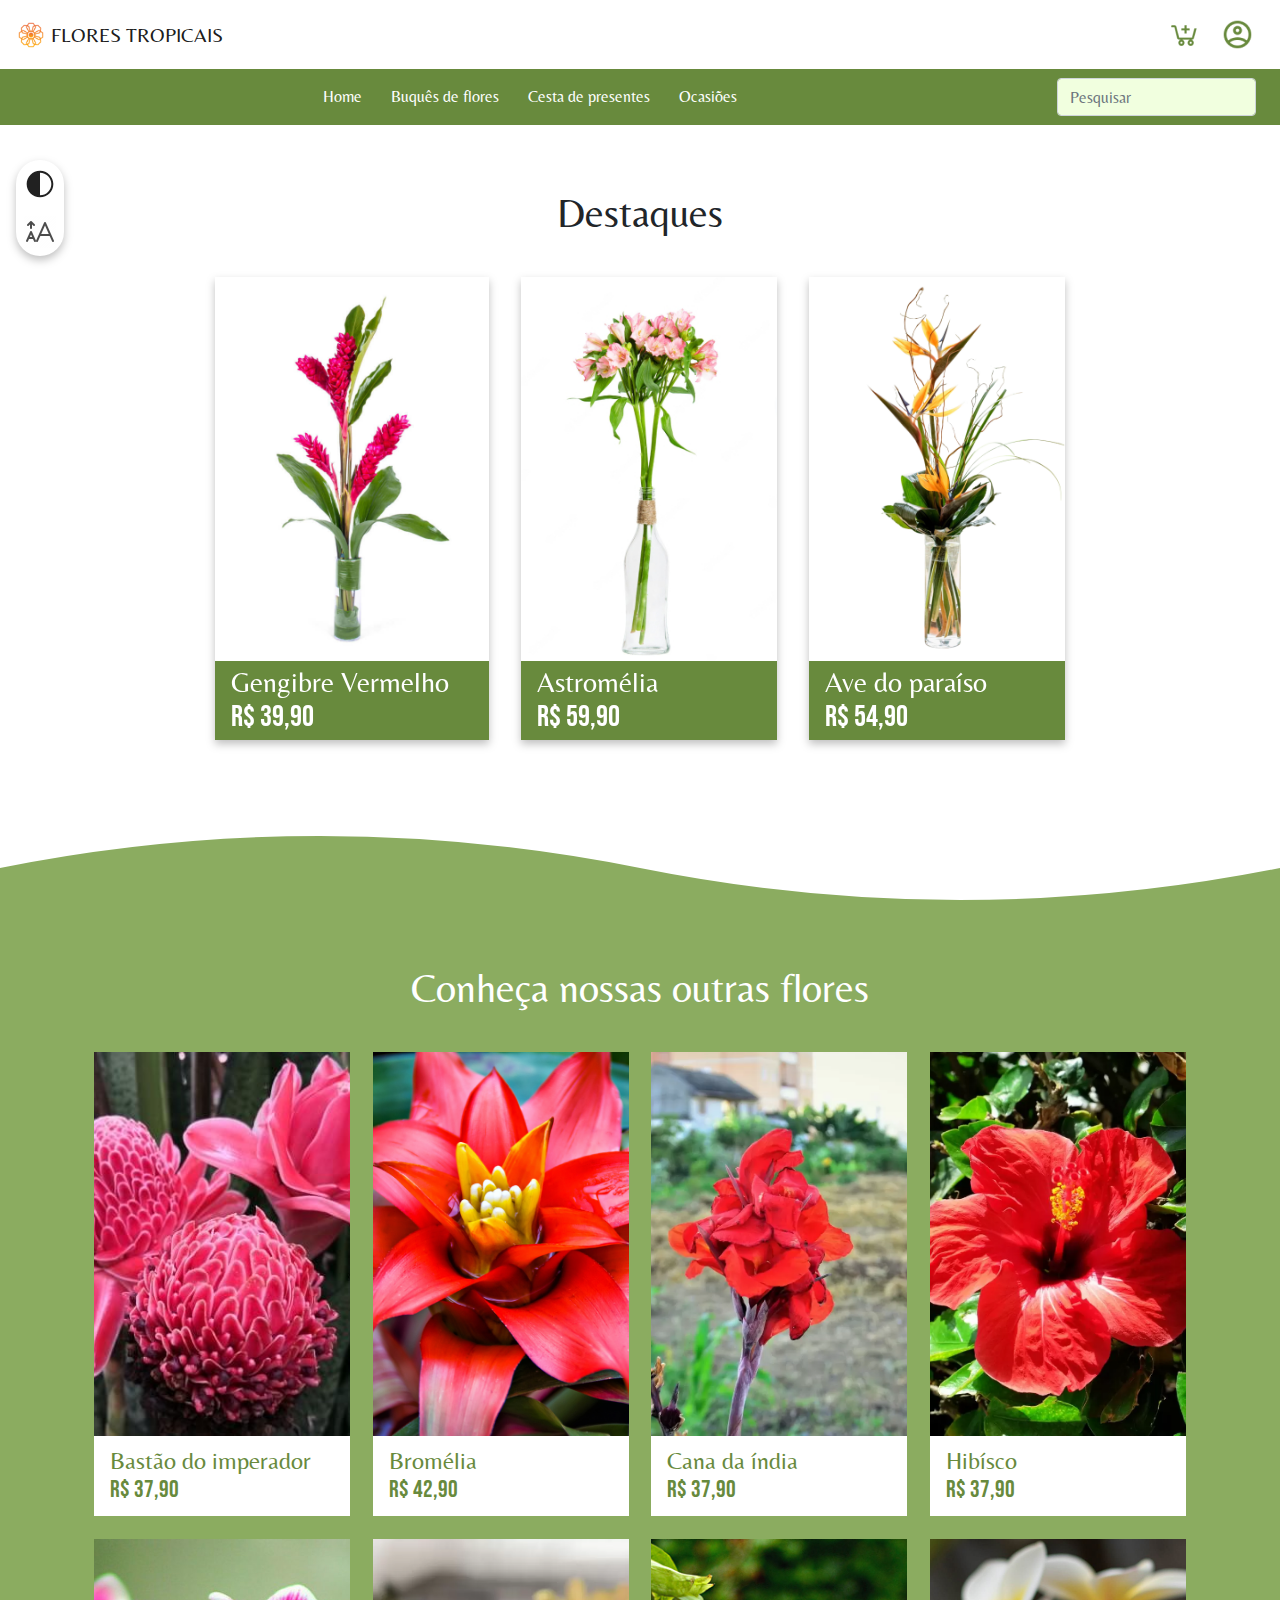
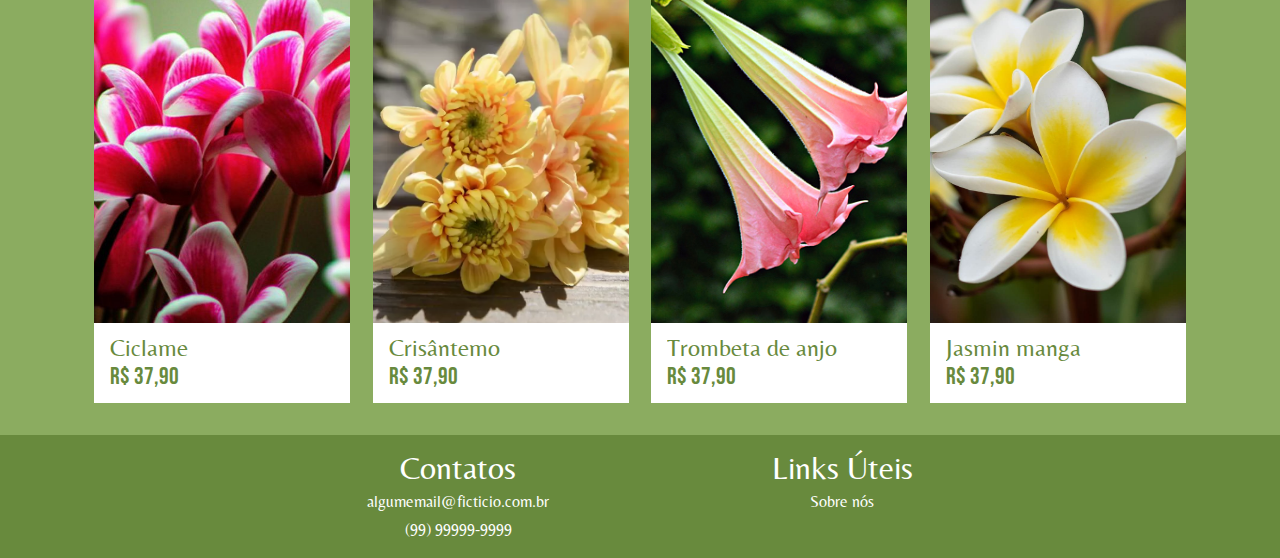
==== index.html @ 8f2ed735 "Importe das fonts/header/footer do carrinho" ====
<!DOCTYPE html>
<html lang="pt-br">

<head>
  <meta charset="UTF-8">
  <meta http-equiv="X-UA-Compatible" content="IE=edge">
  <meta name="viewport" content="width=device-width, initial-scale=1.0">
  <link rel="stylesheet" href="../styles/navBar.css">
  <link rel="stylesheet" href="./styles/index.css">
  <link rel="shortcut icon" href="./assets/icons/logo-icon.png" type="image/x-icon">
  <title>Floricultura</title>
</head>

<body>
  <div id="navBar" class="include" path="./pages/navBar.html"></div>

  <main>
    <section class="destaques">
      <h1 class="section-title">Destaques</h1>
      <div class="destaques-flex">

        <a href="./pages/detalhes.html" class="destaque-card">
          <div class="img-container">
            <img src="assets/imgs/gengibre-vermelho.png" alt="">
          </div>
          <div class="destaque-details">
            <h3 class="card-name">Gengibre Vermelho</h3>
            <h3 class="card-price">R$ 39,90</h3>
          </div>
        </a>
        <a href="./pages/detalhes.html" class="destaque-card">
          <div class="img-container">
            <img src="assets/imgs/astromelia.jpg" alt="">
          </div>
          <div class="destaque-details">
            <h3 class="card-name">Astromélia</h3>
            <h3 class="card-price">R$ 59,90</h3>
          </div>
        </a>
        <a href="./pages/detalhes.html" class="destaque-card">
          <div class="img-container">
            <img src="./assets/imgs/ave-do-paraiso.png" alt="">
          </div>
          <div class="destaque-details">
            <h3 class="card-name">Ave do paraíso</h3>
            <h3 class="card-price">R$ 54,90</h3>
          </div>
        </a>

      </div>
    </section>

    <svg id="wave" xmlns="http://www.w3.org/2000/svg" viewBox="0 0 1000 100">
      <path d="M0 50 Q250 0 500 50 T1000 50 V100 H0 Z" fill="var(--hover-color)" />
    </svg>

    <section id="sec-prod" class="produtos">
      <h1 class="section-title">Conheça nossas outras flores</h1>
      <div class="produtos-flex">

        <a href="#" class="produtos-card">
          <div class="img-container">
            <img src="assets/imgs/bastao-do-imperador.jpg" alt="">
          </div>
          <div class="produto-details">
            <h3 class="card-name">Bastão do imperador</h3>
            <h3 class="card-price">R$ 37,90</h3>
          </div>
        </a>
        <a href="#" class="produtos-card">
          <div class="img-container">
            <img src="assets/imgs/bromelia.jpg" alt="">
          </div>
          <div class="produto-details">
            <h3 class="card-name">Bromélia</h3>
            <h3 class="card-price">R$ 42,90</h3>
          </div>
        </a>
        <a href="#" class="produtos-card">
          <div class="img-container">
            <img src="assets/imgs/cana-da-india.png" alt="">
          </div>
          <div class="produto-details">
            <h3 class="card-name">Cana da índia</h3>
            <h3 class="card-price">R$ 37,90</h3>
          </div>
        </a>
        <a href="#" class="produtos-card">
          <div class="img-container">
            <img src="assets/imgs/hibisco.png" alt="">
          </div>
          <div class="produto-details">
            <h3 class="card-name">Hibísco</h3>
            <h3 class="card-price">R$ 37,90</h3>
          </div>
        </a>
        <a href="#" class="produtos-card">
          <div class="img-container">
            <img src="assets/imgs/ciclame.jpg" alt="">
          </div>
          <div class="produto-details">
            <h3 class="card-name">Ciclame</h3>
            <h3 class="card-price">R$ 37,90</h3>
          </div>
        </a>
        <a href="#" class="produtos-card">
          <div class="img-container">
            <img src="assets/imgs/crisantemo.png" alt="">
          </div>
          <div class="produto-details">
            <h3 class="card-name">Crisântemo</h3>
            <h3 class="card-price">R$ 37,90</h3>
          </div>
        </a>
        <a href="#" class="produtos-card">
          <div class="img-container">
            <img src="assets/imgs/trombeta-de-anjo.jpg" alt="">
          </div>
          <div class="produto-details">
            <h3 class="card-name">Trombeta de anjo</h3>
            <h3 class="card-price">R$ 37,90</h3>
          </div>
        </a>
        <a href="#" class="produtos-card">
          <div class="img-container">
            <img src="assets/imgs/jasmin-manga.jpg" alt="">
          </div>
          <div class=" produto-details">
            <h3 class="card-name">Jasmin manga</h3>
            <h3 class="card-price">R$ 37,90</h3>
          </div>
        </a>

      </div>
    </section>

  </main>

  <div class="access-configs">
    <img id="tema-escuro" src="assets/icons/dark-theme.svg" alt="">
    <img src="assets/icons/resize.png" alt="">
  </div>

  <footer>
    <div id="footer" class="include" path="./pages/footer.html"></div>
  </footer>

  <script src="./scripts/script.js"></script>
</body>

</html>
---- styles/navBar.css ----
@import url("../styles/general.css");
@import url("../styles/bootstrap.css");

header{
    margin: 0 auto;
}
a.nav-link {
    text-align: right;
}

#bg-navbar{
    background-color: var(--primary-color);
}



#bg-navbar ul li a.nav-link{
    color: white
}

#bg-navbar ul li {
    margin-right: 1vw;
    border-radius: 10px;
}
#bg-navbar ul li:hover{
    background-color: var(--hover-color);

}

#form-pesquisa{
    display: flex;
    justify-content: end;
}

.form-control, .form-control:focus{
    background-color: var(--secundary-color);
}

.form-control:focus{
    border-color: white;
    box-shadow: none;
}

#icones-row{
    display: flex;
    flex-direction: row;
}

#color-navbar-white{
    background-color: var(--text-color);
}

#bgcolor-navbar{
    background-color: var(--primary-color);
}

#color-item{
    color: white;
}
#color-item:hover{
    background-color: var(--hover-color);
}

#form-pesquisa-mobile {
    display: none;
}



#icones-row li{
    border-radius: 50%;
    border: 2px solid transparent;
    
}
#icones-row li:hover{
    border: 2px solid var(--primary-color);
    background-color: var(--secundary-color);
    
}

.navbar-toggler:focus{
    border: 1px solid white;
    box-shadow: none;
    outline: 0;
}
@media (min-width: 575px) and  (max-width:695px){
    #form-pesquisa{
        width: 22%;
    }
    
    #form-pesquisa input{
        width: 100%;
    }
    #bg-navbar ul li{
        margin-right: 0vw;
    }
}

@media (max-width: 575px) {
    #form-pesquisa{
        display: none;
    }
    #form-pesquisa-mobile {
        display: block;
        width: 75%;
    }
    #bg-navbar ul li{
        padding-right: 10px;
    }
    
}
---- styles/index.css ----
@import url('./general.css');

* {
  font-family: 'Belleza';
}

.destaques {
  margin: auto;
  margin-top: 4rem;
  margin-bottom: 4rem;
  display: flex;
  flex-direction: column;
  align-items: center;
  gap: 2rem;
}

.destaques-flex {
  display: flex;
  flex-wrap: wrap;
  justify-content: center;
  gap: 2rem;
  margin-left: 2rem;
  margin-right: 2rem;
}

.destaque-card {
  display: flex;
  flex-direction: column;
  max-width: 18rem;
  filter: drop-shadow(0px 4px 4px rgba(0, 0, 0, 0.25));
  text-decoration: none;
}

.destaque-card h3{
  color: white;
}

.card-price{
  font-family: "Bebas Neue";
  font-size: 30px;
}

.img-container {
  width: 100%;
  height: 24rem;
  overflow: hidden;
}

.img-container>img {
  width: 100%;
  height: 100%;
  object-fit: cover;
  transition: .35s all;
}

.destaque-card:hover img {
  transform: scale(1.05);
  filter: brightness(80%);
}

.destaque-details {
  background-color: var(--primary-color);
  padding: .3rem 1rem;
}

.card-name {
  margin: 0;
  text-overflow: ellipsis;
  white-space: nowrap;
  overflow: hidden;
}

.card-price {
  margin: 0;
  font-family: 'Bebas Neue';
}

.produtos {
  background-color: var(--hover-color);
  padding: 2rem;
  display: flex;
  justify-content: center;
  align-items: center;
  flex-direction: column;
  gap: 2rem;
}

.produtos>h1 {
  color: white;
}

.produtos-flex {
  display: flex;
  flex-wrap: wrap;
  gap: 1.4rem;
  justify-content: center;
  margin-left: 2rem;
  margin-right: 2rem;
  max-width: 70rem;
}

.produtos-card {
  width: 16rem;
  text-decoration: none;
}

.produto-details {
  background-color: white;
  color: var(--primary-color);
  padding: .7rem 1rem .7rem 1rem;
}

.produto-details h3 {
  font-size: 1.5rem;
}

.access-configs {
  position: fixed;
  display: flex;
  flex-direction: column;
  top: 10rem;
  left: 1rem;
  max-width: 3rem;
  background-color: rgb(255, 255, 255);
  border-radius: 3rem;
  gap: 1rem;
  padding: .5rem;
  filter: drop-shadow(0px 4px 4px rgba(0, 0, 0, 0.25));
}

.access-configs img {
  width: 100%;
  cursor: pointer;
}

/*  */
body.dark{
  background-color: #2a2a2a;
}
#sec-prod.dark{
  background-color: #2a2a2a;
}
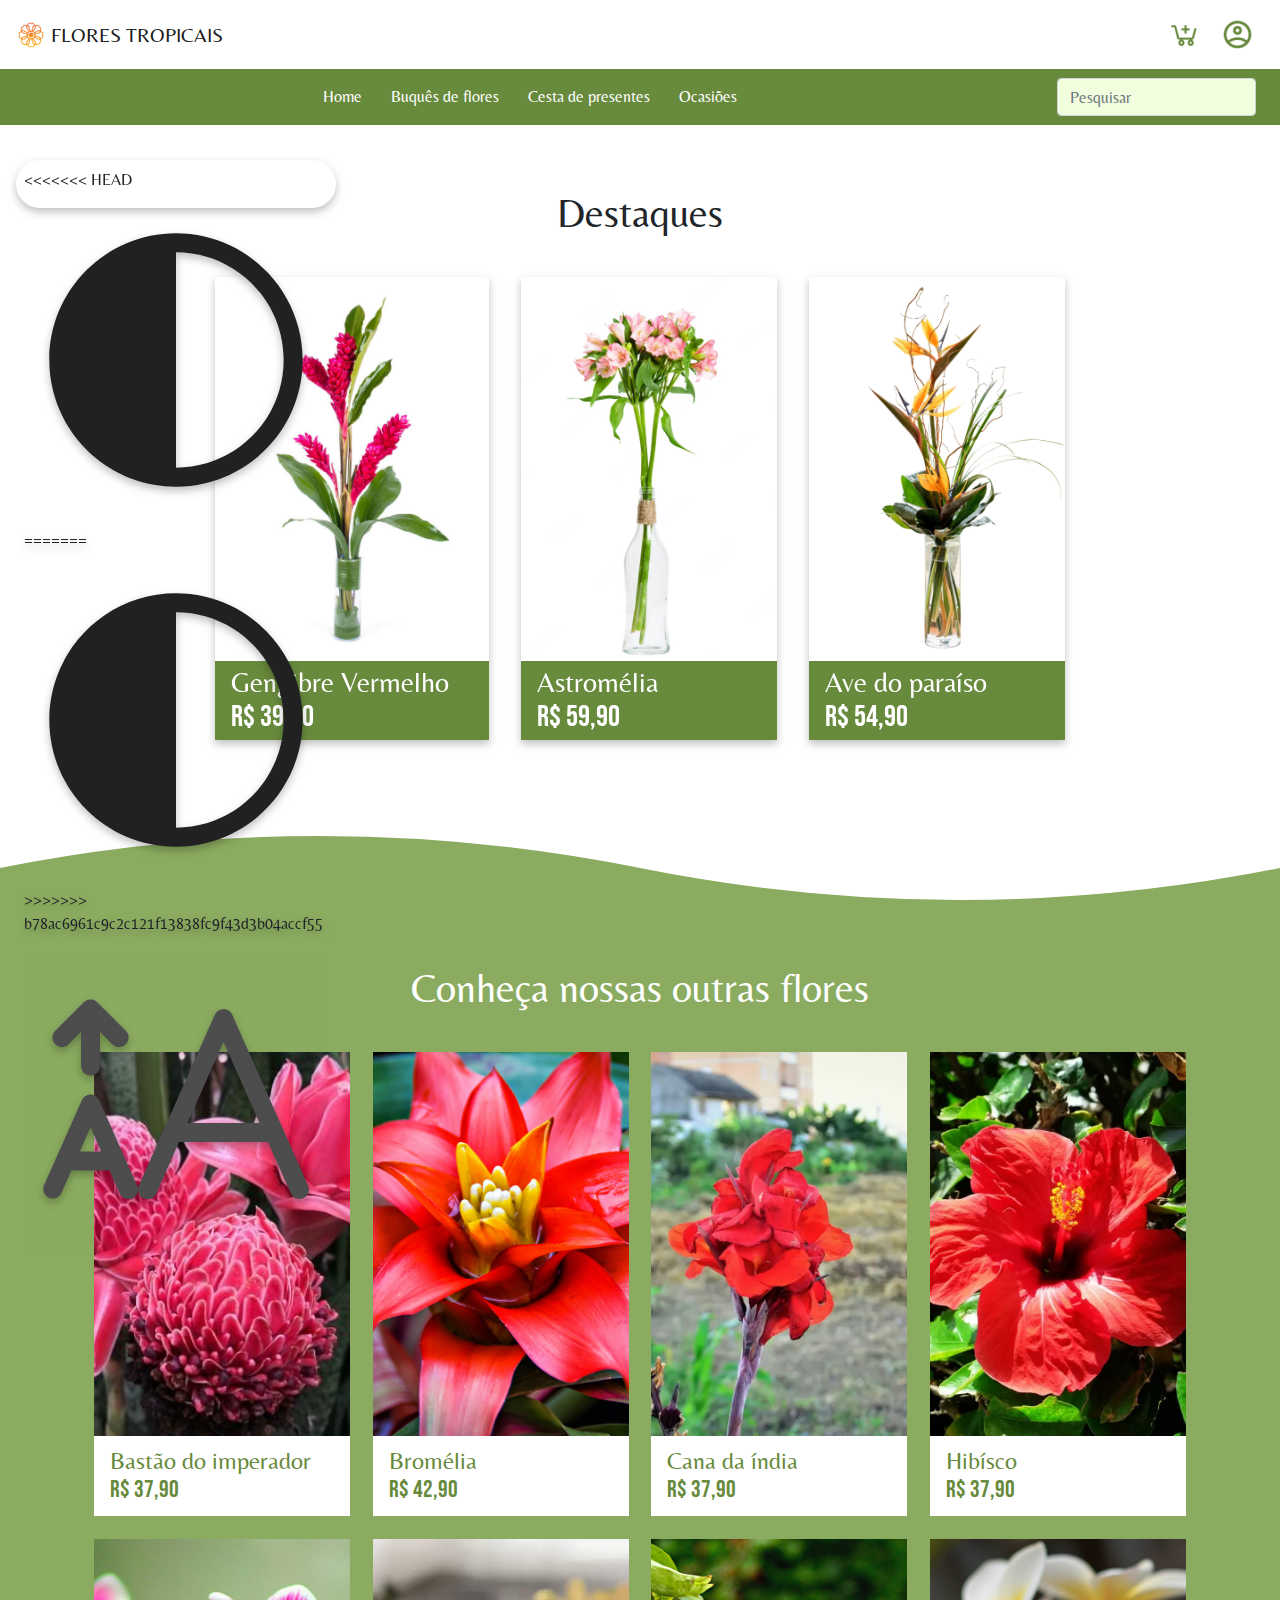
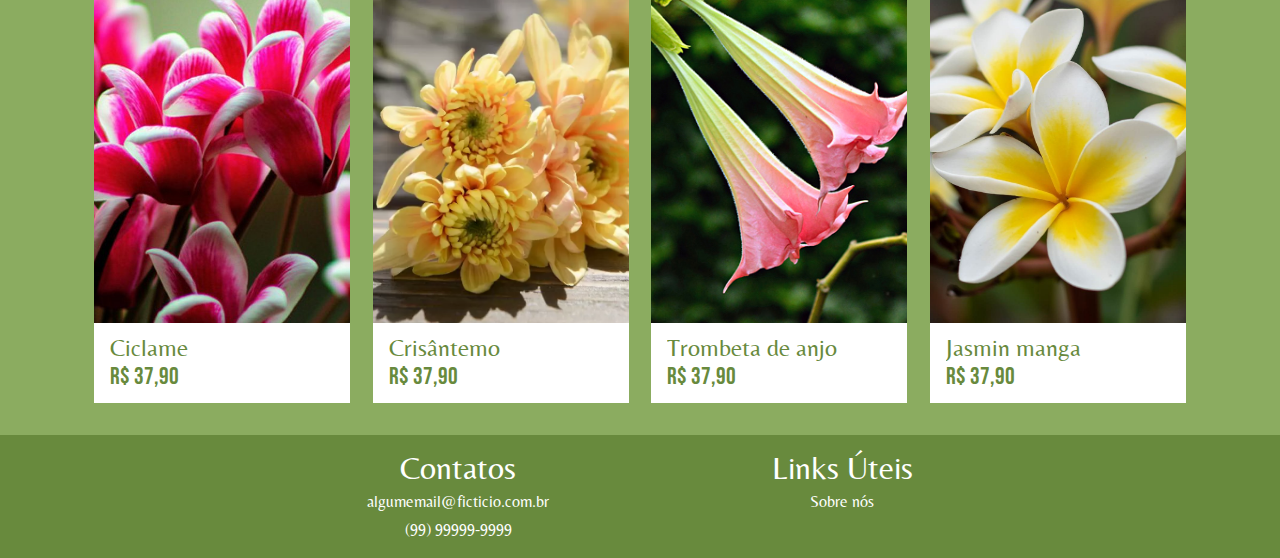
==== commit 35c99385: "importanto footer/header/fonts para carrinho" ====
--- a/index.html
+++ b/index.html
@@ -7,8 +7,11 @@
   <meta name="viewport" content="width=device-width, initial-scale=1.0">
   <link rel="stylesheet" href="../styles/navBar.css">
   <link rel="stylesheet" href="./styles/index.css">
+  <link rel="stylesheet" href="./styles/access-configs.css">
+  <link rel="stylesheet" href="./styles/darkmode.css">
   <link rel="shortcut icon" href="./assets/icons/logo-icon.png" type="image/x-icon">
   <title>Floricultura</title>
+
 </head>
 
 <body>
@@ -137,7 +140,11 @@
   </main>
 
   <div class="access-configs">
+<<<<<<< HEAD
     <img id="tema-escuro" src="assets/icons/dark-theme.svg" alt="">
+=======
+    <img id="theme-toggle" src="assets/icons/dark-theme.svg" alt="">
+>>>>>>> b78ac6961c9c2c121f13838fc9f43d3b04accf55
     <img src="assets/icons/resize.png" alt="">
   </div>
 
@@ -146,6 +153,7 @@
   </footer>
 
   <script src="./scripts/script.js"></script>
+  <script src="./scripts/darktheme.js"></script>
 </body>
 
 </html>--- a/styles/index.css
+++ b/styles/index.css
@@ -31,11 +31,11 @@
   text-decoration: none;
 }
 
-.destaque-card h3{
+.destaque-card h3 {
   color: white;
 }
 
-.card-price{
+.card-price {
   font-family: "Bebas Neue";
   font-size: 30px;
 }
@@ -112,6 +112,7 @@
 
 .produto-details h3 {
   font-size: 1.5rem;
+<<<<<<< HEAD
 }
 
 .access-configs {
@@ -139,4 +140,6 @@
 }
 #sec-prod.dark{
   background-color: #2a2a2a;
+=======
+>>>>>>> b78ac6961c9c2c121f13838fc9f43d3b04accf55
 }--- a/styles/access-configs.css
+++ b/styles/access-configs.css
@@ -0,0 +1,18 @@
+.access-configs {
+  position: fixed;
+  display: flex;
+  top: 10rem;
+  left: 1rem;
+  max-height: 3rem;
+  max-width: 20rem;
+  background-color: rgb(255, 255, 255);
+  border-radius: 3rem;
+  gap: 1rem;
+  padding: .5rem;
+  filter: drop-shadow(0px 4px 4px rgba(0, 0, 0, 0.25));
+}
+
+.access-configs img {
+  width: 100%;
+  cursor: pointer;
+}--- a/styles/darkmode.css
+++ b/styles/darkmode.css
@@ -0,0 +1,12 @@
+body {
+  background-color: white;
+  transition: color 0.3s ease, background-color 0.3s ease;
+}
+
+body.dark-theme {
+  background-color: rgb(44, 44, 44);
+}
+
+body.dark-theme .section-title {
+  color: rgb(255, 255, 255);
+}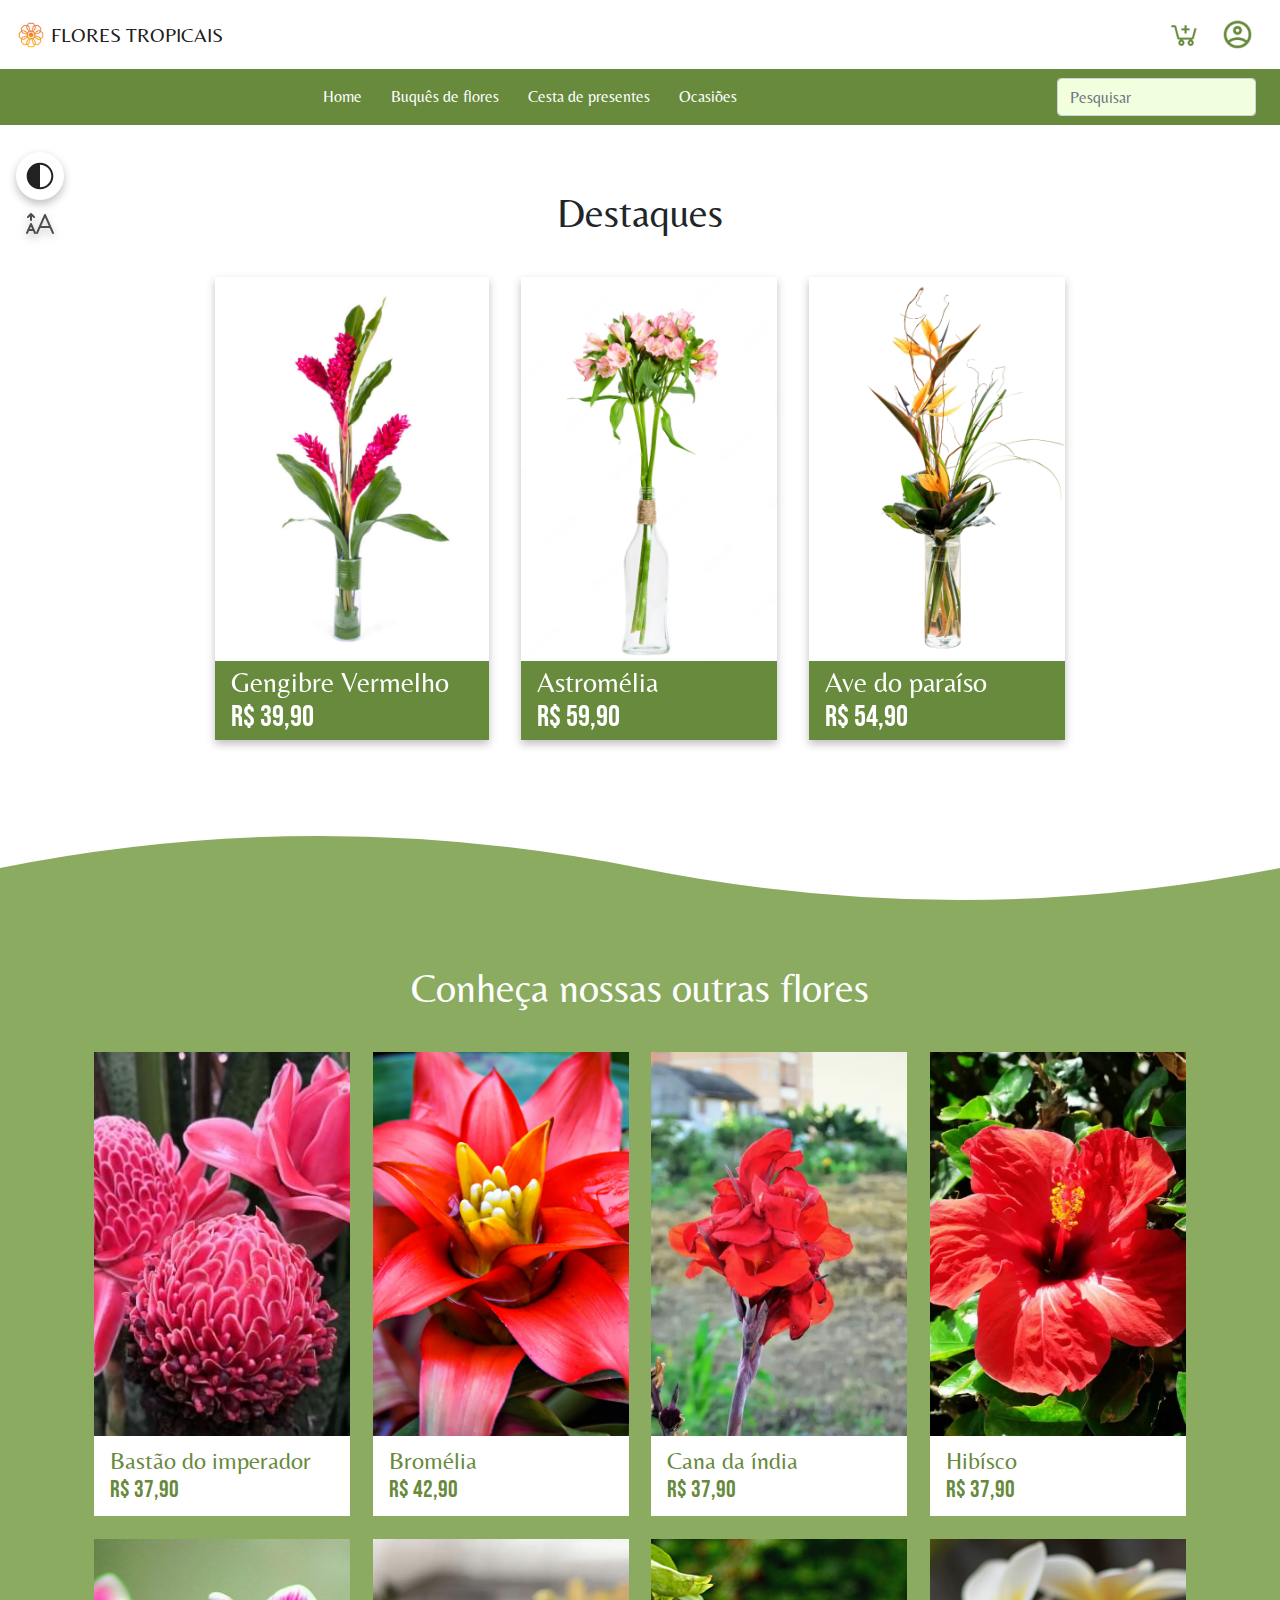
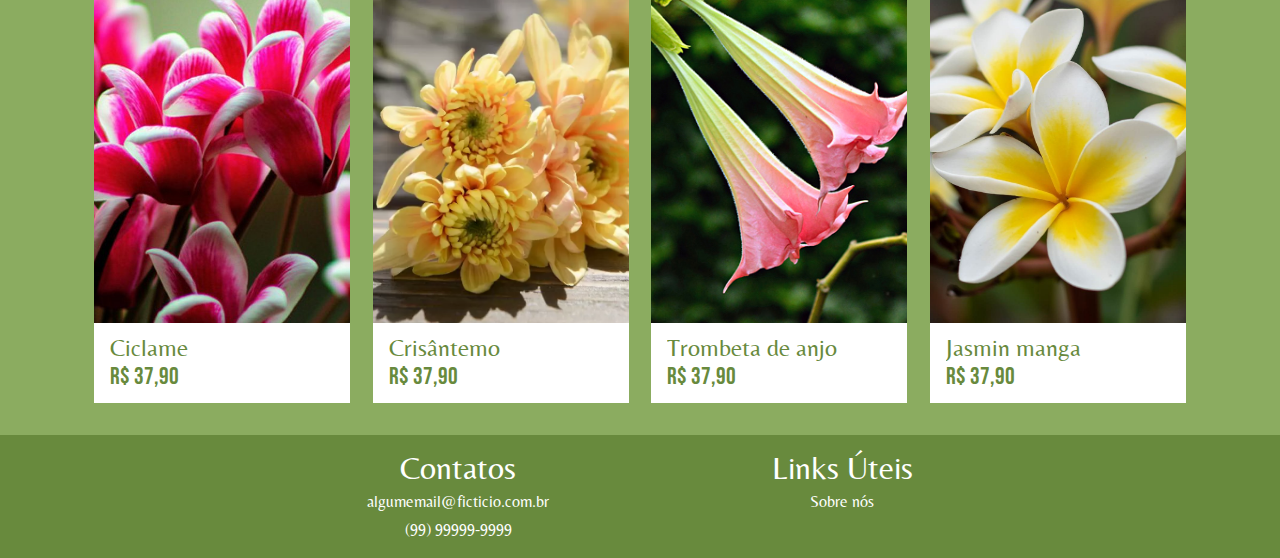
==== commit 08dc7775: "darkmode e login" ====
--- a/index.html
+++ b/index.html
@@ -5,10 +5,12 @@
   <meta charset="UTF-8">
   <meta http-equiv="X-UA-Compatible" content="IE=edge">
   <meta name="viewport" content="width=device-width, initial-scale=1.0">
+  <!-- CSS -->
   <link rel="stylesheet" href="../styles/navBar.css">
   <link rel="stylesheet" href="./styles/index.css">
   <link rel="stylesheet" href="./styles/access-configs.css">
   <link rel="stylesheet" href="./styles/darkmode.css">
+
   <link rel="shortcut icon" href="./assets/icons/logo-icon.png" type="image/x-icon">
   <title>Floricultura</title>
 
@@ -140,11 +142,7 @@
   </main>
 
   <div class="access-configs">
-<<<<<<< HEAD
-    <img id="tema-escuro" src="assets/icons/dark-theme.svg" alt="">
-=======
     <img id="theme-toggle" src="assets/icons/dark-theme.svg" alt="">
->>>>>>> b78ac6961c9c2c121f13838fc9f43d3b04accf55
     <img src="assets/icons/resize.png" alt="">
   </div>
 
@@ -154,6 +152,7 @@
 
   <script src="./scripts/script.js"></script>
   <script src="./scripts/darktheme.js"></script>
+  <script src="../scripts/loginform-handler.js"></script>
 </body>
 
 </html>--- a/styles/access-configs.css
+++ b/styles/access-configs.css
@@ -1,10 +1,9 @@
 .access-configs {
   position: fixed;
   display: flex;
-  top: 10rem;
+  top: 9.5rem;
   left: 1rem;
   max-height: 3rem;
-  max-width: 20rem;
   background-color: rgb(255, 255, 255);
   border-radius: 3rem;
   gap: 1rem;
@@ -13,6 +12,6 @@
 }
 
 .access-configs img {
-  width: 100%;
+  height: 2rem;
   cursor: pointer;
 }--- a/styles/darkmode.css
+++ b/styles/darkmode.css
@@ -4,9 +4,17 @@
 }
 
 body.dark-theme {
-  background-color: rgb(44, 44, 44);
+  background-color: rgb(31, 41, 33);
 }
 
 body.dark-theme .section-title {
   color: rgb(255, 255, 255);
+}
+
+.navbar-brand.dark-theme {
+  color: black;
+}
+
+.navbar-brand.dark-theme {
+  color: white;
 }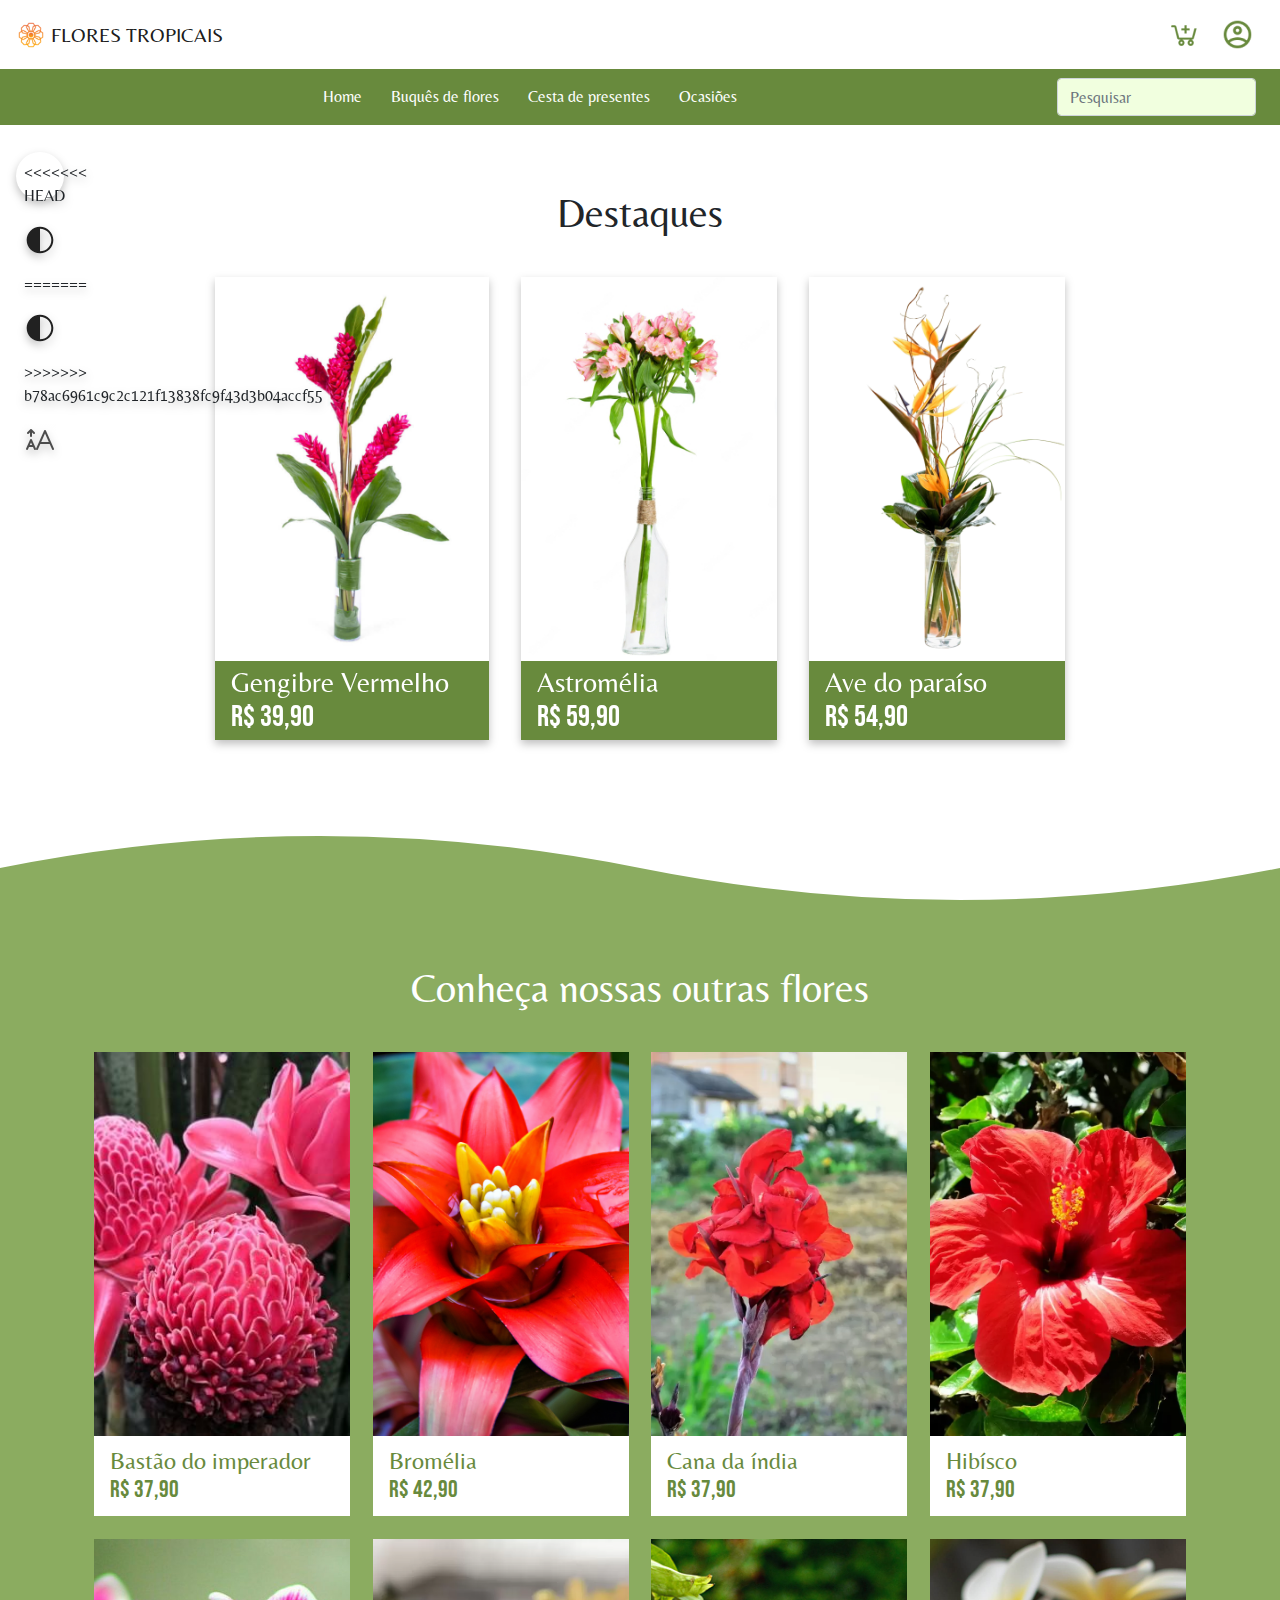
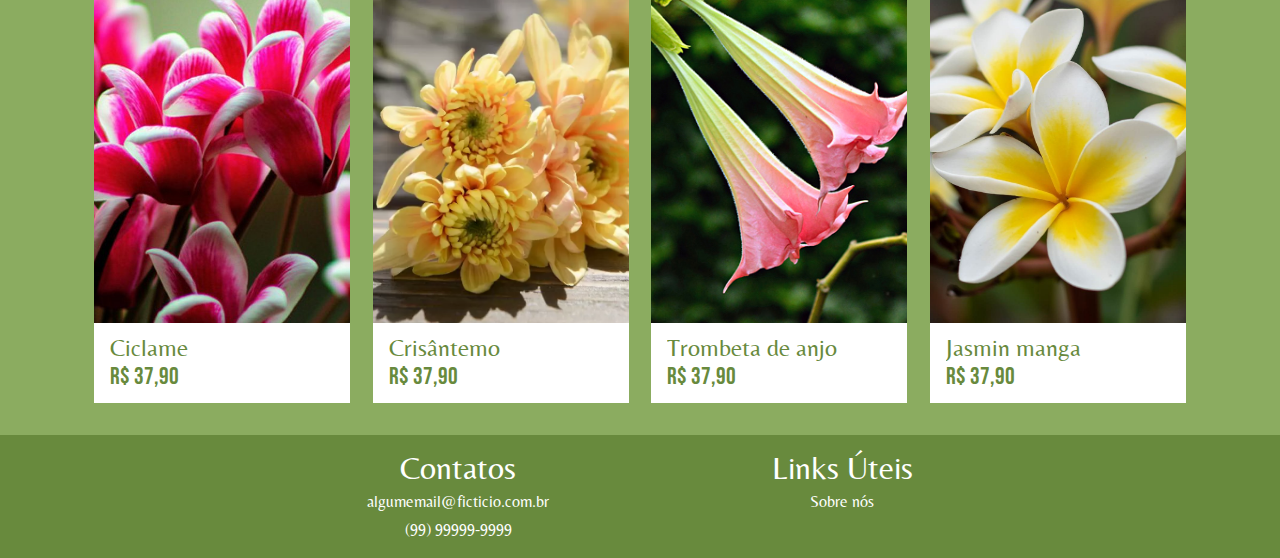
==== commit f4c63fba: "Merge branch 'main' of https://github.com/GFerreira03/floricultura" ====
--- a/index.html
+++ b/index.html
@@ -142,7 +142,11 @@
   </main>
 
   <div class="access-configs">
+<<<<<<< HEAD
+    <img id="tema-escuro" src="assets/icons/dark-theme.svg" alt="">
+=======
     <img id="theme-toggle" src="assets/icons/dark-theme.svg" alt="">
+>>>>>>> b78ac6961c9c2c121f13838fc9f43d3b04accf55
     <img src="assets/icons/resize.png" alt="">
   </div>
 
@@ -152,7 +156,6 @@
 
   <script src="./scripts/script.js"></script>
   <script src="./scripts/darktheme.js"></script>
-  <script src="../scripts/loginform-handler.js"></script>
 </body>
 
 </html>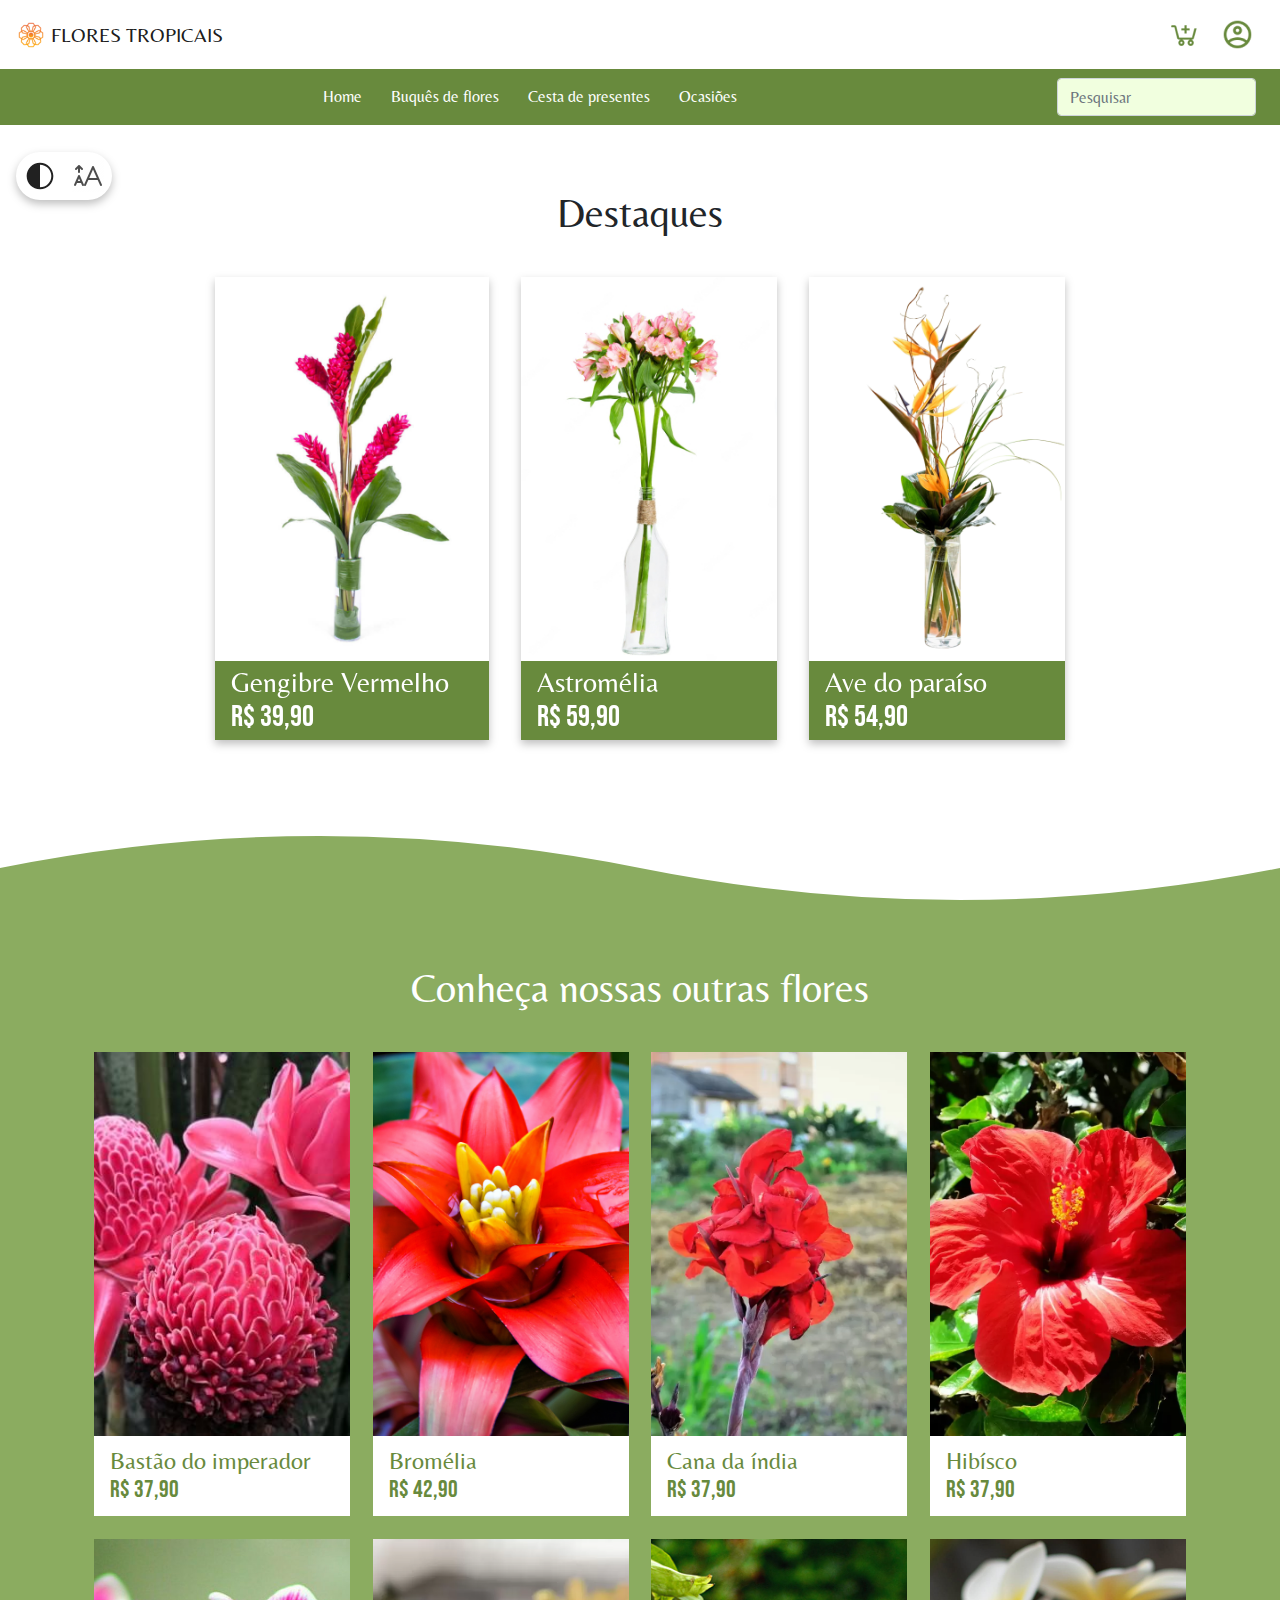
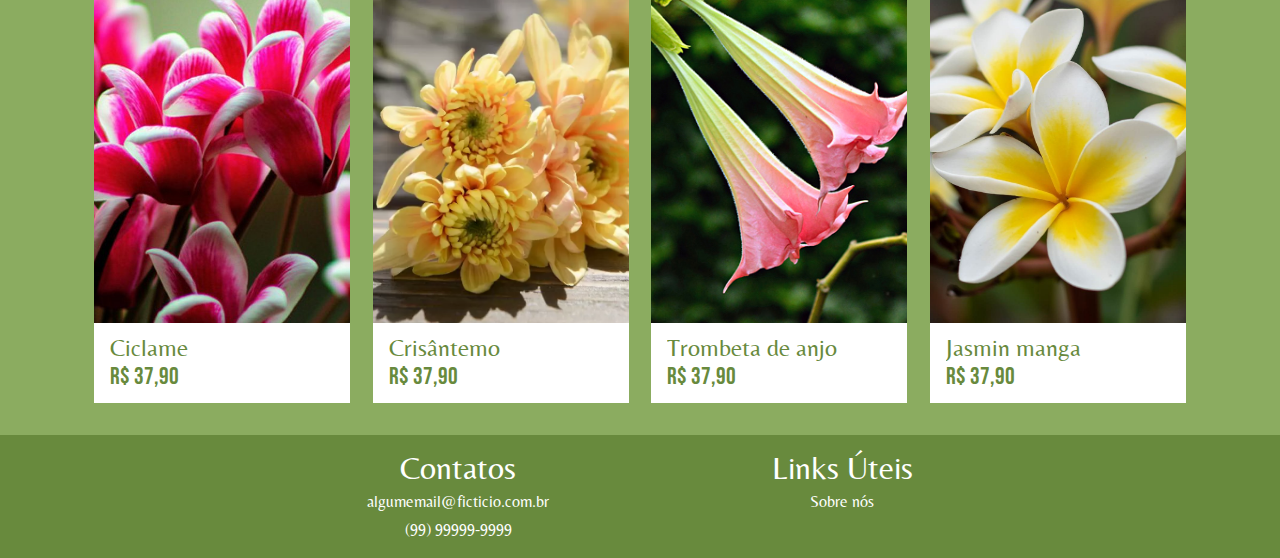
==== commit cfc2d977: "darkmode no resto do site" ====
--- a/index.html
+++ b/index.html
@@ -142,12 +142,8 @@
   </main>
 
   <div class="access-configs">
-<<<<<<< HEAD
-    <img id="tema-escuro" src="assets/icons/dark-theme.svg" alt="">
-=======
-    <img id="theme-toggle" src="assets/icons/dark-theme.svg" alt="">
->>>>>>> b78ac6961c9c2c121f13838fc9f43d3b04accf55
-    <img src="assets/icons/resize.png" alt="">
+    <img id="theme-toggle" src="../assets/icons/dark-theme.svg" alt="">
+    <img src="../assets/icons/resize.png" alt="">
   </div>
 
   <footer>
@@ -156,6 +152,7 @@
 
   <script src="./scripts/script.js"></script>
   <script src="./scripts/darktheme.js"></script>
+  <script src="../scripts/loginform-handler.js"></script>
 </body>
 
 </html>--- a/styles/navBar.css
+++ b/styles/navBar.css
@@ -1,20 +1,19 @@
 @import url("../styles/general.css");
 @import url("../styles/bootstrap.css");
 
-header{
+header {
     margin: 0 auto;
 }
+
 a.nav-link {
     text-align: right;
 }
 
-#bg-navbar{
+#bg-navbar {
     background-color: var(--primary-color);
 }
 
-
-
-#bg-navbar ul li a.nav-link{
+#bg-navbar ul li a.nav-link {
     color: white
 }
 
@@ -22,42 +21,45 @@
     margin-right: 1vw;
     border-radius: 10px;
 }
-#bg-navbar ul li:hover{
+
+#bg-navbar ul li:hover {
     background-color: var(--hover-color);
 
 }
 
-#form-pesquisa{
+#form-pesquisa {
     display: flex;
     justify-content: end;
 }
 
-.form-control, .form-control:focus{
+.form-control,
+.form-control:focus {
     background-color: var(--secundary-color);
 }
 
-.form-control:focus{
+.form-control:focus {
     border-color: white;
     box-shadow: none;
 }
 
-#icones-row{
+#icones-row {
     display: flex;
     flex-direction: row;
 }
 
-#color-navbar-white{
+#color-navbar-white {
     background-color: var(--text-color);
 }
 
-#bgcolor-navbar{
+#bgcolor-navbar {
     background-color: var(--primary-color);
 }
 
-#color-item{
+#color-item {
     color: white;
 }
-#color-item:hover{
+
+#color-item:hover {
     background-color: var(--hover-color);
 }
 
@@ -67,45 +69,50 @@
 
 
 
-#icones-row li{
+#icones-row li {
     border-radius: 50%;
     border: 2px solid transparent;
-    
+
 }
-#icones-row li:hover{
+
+#icones-row li:hover {
     border: 2px solid var(--primary-color);
     background-color: var(--secundary-color);
-    
+
 }
 
-.navbar-toggler:focus{
+.navbar-toggler:focus {
     border: 1px solid white;
     box-shadow: none;
     outline: 0;
 }
-@media (min-width: 575px) and  (max-width:695px){
-    #form-pesquisa{
+
+@media (min-width: 575px) and (max-width:695px) {
+    #form-pesquisa {
         width: 22%;
     }
-    
-    #form-pesquisa input{
+
+    #form-pesquisa input {
         width: 100%;
     }
-    #bg-navbar ul li{
+
+    #bg-navbar ul li {
         margin-right: 0vw;
     }
 }
 
 @media (max-width: 575px) {
-    #form-pesquisa{
+    #form-pesquisa {
         display: none;
     }
+
     #form-pesquisa-mobile {
         display: block;
         width: 75%;
     }
-    #bg-navbar ul li{
+
+    #bg-navbar ul li {
         padding-right: 10px;
     }
-    
+
 }--- a/styles/index.css
+++ b/styles/index.css
@@ -112,34 +112,4 @@
 
 .produto-details h3 {
   font-size: 1.5rem;
-<<<<<<< HEAD
-}
-
-.access-configs {
-  position: fixed;
-  display: flex;
-  flex-direction: column;
-  top: 10rem;
-  left: 1rem;
-  max-width: 3rem;
-  background-color: rgb(255, 255, 255);
-  border-radius: 3rem;
-  gap: 1rem;
-  padding: .5rem;
-  filter: drop-shadow(0px 4px 4px rgba(0, 0, 0, 0.25));
-}
-
-.access-configs img {
-  width: 100%;
-  cursor: pointer;
-}
-
-/*  */
-body.dark{
-  background-color: #2a2a2a;
-}
-#sec-prod.dark{
-  background-color: #2a2a2a;
-=======
->>>>>>> b78ac6961c9c2c121f13838fc9f43d3b04accf55
 }--- a/styles/darkmode.css
+++ b/styles/darkmode.css
@@ -7,7 +7,10 @@
   background-color: rgb(31, 41, 33);
 }
 
-body.dark-theme .section-title {
+body.dark-theme .section-title,
+body.dark-theme .title-cart,
+body.dark-theme div.detalhes-cart,
+body.dark-theme #delete {
   color: rgb(255, 255, 255);
 }
 
